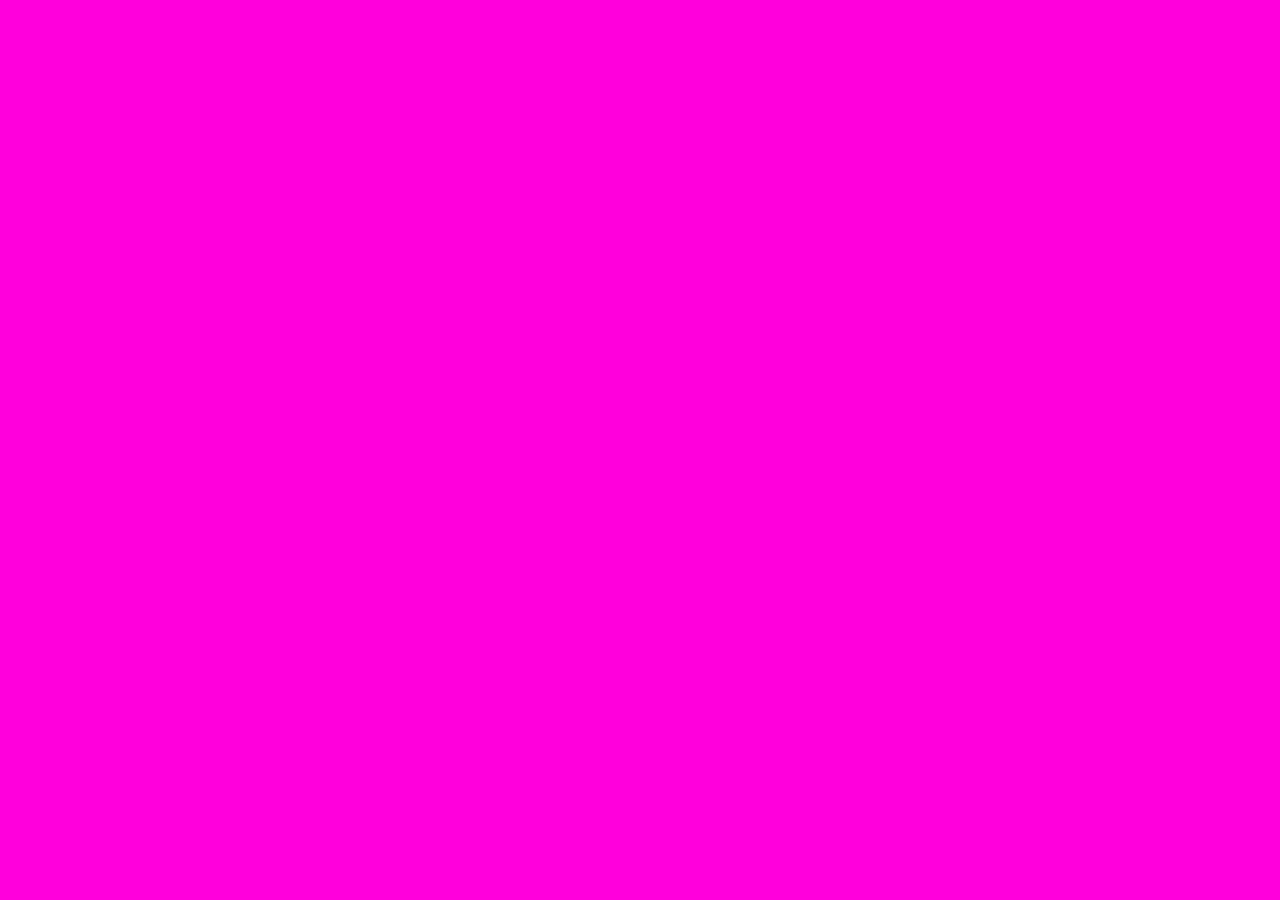
==== index.html @ c793266c "Add files via upload" ====
<!DOCTYPE html>
<html>

<head>
    <title>alura plus</title>
    <meta charset="utf-8">
    <meta name="viewport" content="widtg=device-width,initial-scale=1">
    <link rel="stylesheet" href="style.css">
</head>

<body>

</body>

</html>
---- style.css ----
:root {
  --branco-principal:#FFFFFF;
  --cinza-segundario:#C0C0C0;
  --botao-azul:#167BF7;
  --cor-de-fundo:#F0D;
}

body {
   background-color: var(--cor-de-fundo);
}

*{
    margin: 0;
    padding:0;
}
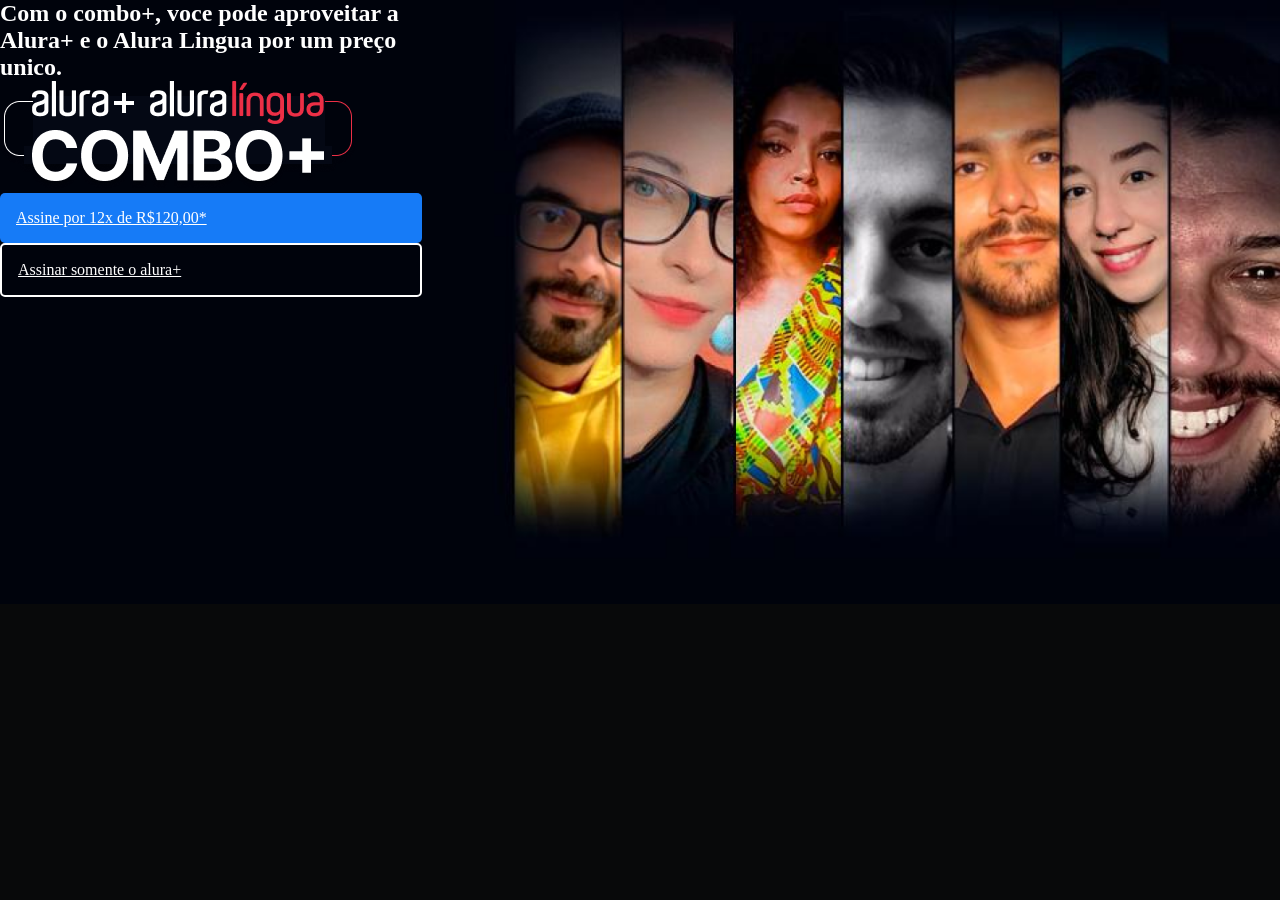
==== commit b9c45caf: "Add files via upload" ====
--- a/index.html
+++ b/index.html
@@ -9,7 +9,14 @@
 </head>
 
 <body>
-
+    <section class="container principal">
+        <div>
+    <h1>Com o combo+, voce pode aproveitar a Alura+ e o Alura Lingua por um preço unico.</h1>
+    <img src="img/Combo.png" alt="O combo+ é a junção do alura+ e o alura lingua">
+    <a href="www.alura.com.br" class="container__botão">Assine por 12x de R$120,00*</a>
+    <a href="www.alura.com.br" class="container__botão botão_secundario">Assinar somente o alura+</a>
+  </div>
+    </section>
 </body>
 
 </html>
--- a/style.css
+++ b/style.css
@@ -2,14 +2,39 @@
   --branco-principal:#FFFFFF;
   --cinza-segundario:#C0C0C0;
   --botao-azul:#167BF7;
-  --cor-de-fundo:#F0D;
+  --cor-de-fundo:rgb(8, 9, 10);
 }
 
 body {
    background-color: var(--cor-de-fundo);
+   color:var(--branco-principal)
 }
 
 *{
     margin: 0;
     padding:0;
-}+}
+
+.principal{
+    background-image: url("img/Background.png");
+    background-repeat: no-repeat;
+    background-size: contain;
+} 
+
+.container {
+  height: 100vh;
+  display: grid;
+  grid-template-columns: 33% 33% 33%;
+}
+
+.container__botão{
+  background-color: var(--botao-azul);
+  border-radius: 5px;
+  padding: 1em;
+  color: var(--branco-principal);
+  display:block ;
+}
+
+.botão_secundario {
+  background-color: transparent;
+  border: 2px solid var(--branco-principal);
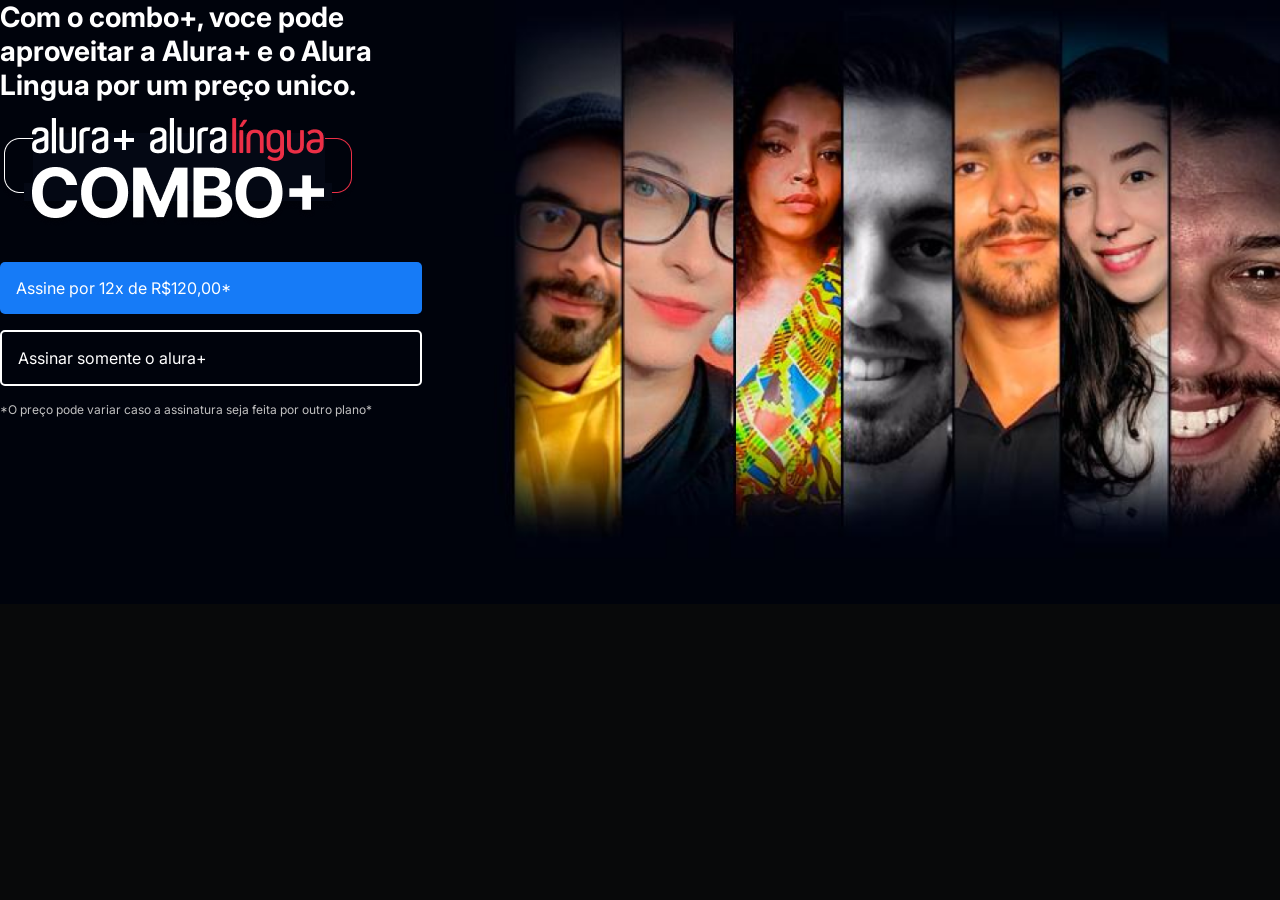
==== commit 9c97466a: "Add files via upload" ====
--- a/index.html
+++ b/index.html
@@ -6,15 +6,20 @@
     <meta charset="utf-8">
     <meta name="viewport" content="widtg=device-width,initial-scale=1">
     <link rel="stylesheet" href="style.css">
+    <link rel="preconnect" href="https://fonts.googleapis.com">
+    <link rel="preconnect" href="https://fonts.gstatic.com" crossorigin>
+    <link href="https://fonts.googleapis.com/css2?family=Inter:wght@400;700&display=swap" rel="stylesheet">
+
 </head>
 
 <body>
     <section class="container principal">
         <div>
-    <h1>Com o combo+, voce pode aproveitar a Alura+ e o Alura Lingua por um preço unico.</h1>
-    <img src="img/Combo.png" alt="O combo+ é a junção do alura+ e o alura lingua">
+    <h1 class="container__titulo">Com o combo+, voce pode aproveitar a Alura+ e o Alura Lingua por um preço unico.</h1>
+    <img src="img/Combo.png" alt="O combo+ é a junção do alura+ e o alura lingua" class="container__imagem">
     <a href="www.alura.com.br" class="container__botão">Assine por 12x de R$120,00*</a>
     <a href="www.alura.com.br" class="container__botão botão_secundario">Assinar somente o alura+</a>
+    <p class="container__aviso">*O preço pode variar caso a assinatura seja feita por outro plano*</p>
   </div>
     </section>
 </body>
--- a/style.css
+++ b/style.css
@@ -3,11 +3,15 @@
   --cinza-segundario:#C0C0C0;
   --botao-azul:#167BF7;
   --cor-de-fundo:rgb(8, 9, 10);
+  --fonte-principal:'inter';
 }
 
 body {
    background-color: var(--cor-de-fundo);
-   color:var(--branco-principal)
+   color:var(--branco-principal);
+   font-family: var(--fonte-principal);
+   font-size:16px;
+   font-weight: 400;
 }
 
 *{
@@ -32,9 +36,28 @@
   border-radius: 5px;
   padding: 1em;
   color: var(--branco-principal);
-  display:block ;
+  display:block;
+  text-decoration: none;
+  margin-bottom: 1em;
+
 }
 
 .botão_secundario {
   background-color: transparent;
-  border: 2px solid var(--branco-principal);+  border: 2px solid var(--branco-principal);
+}
+
+.container__aviso {
+  font-size:12px;
+  color: var(--cinza-segundario);
+
+}
+
+.container__titulo {
+  font-size: 28px;
+  font-weight: 700;
+}
+
+.container__imagem {
+   margin: 1em 0 2em 0;
+}
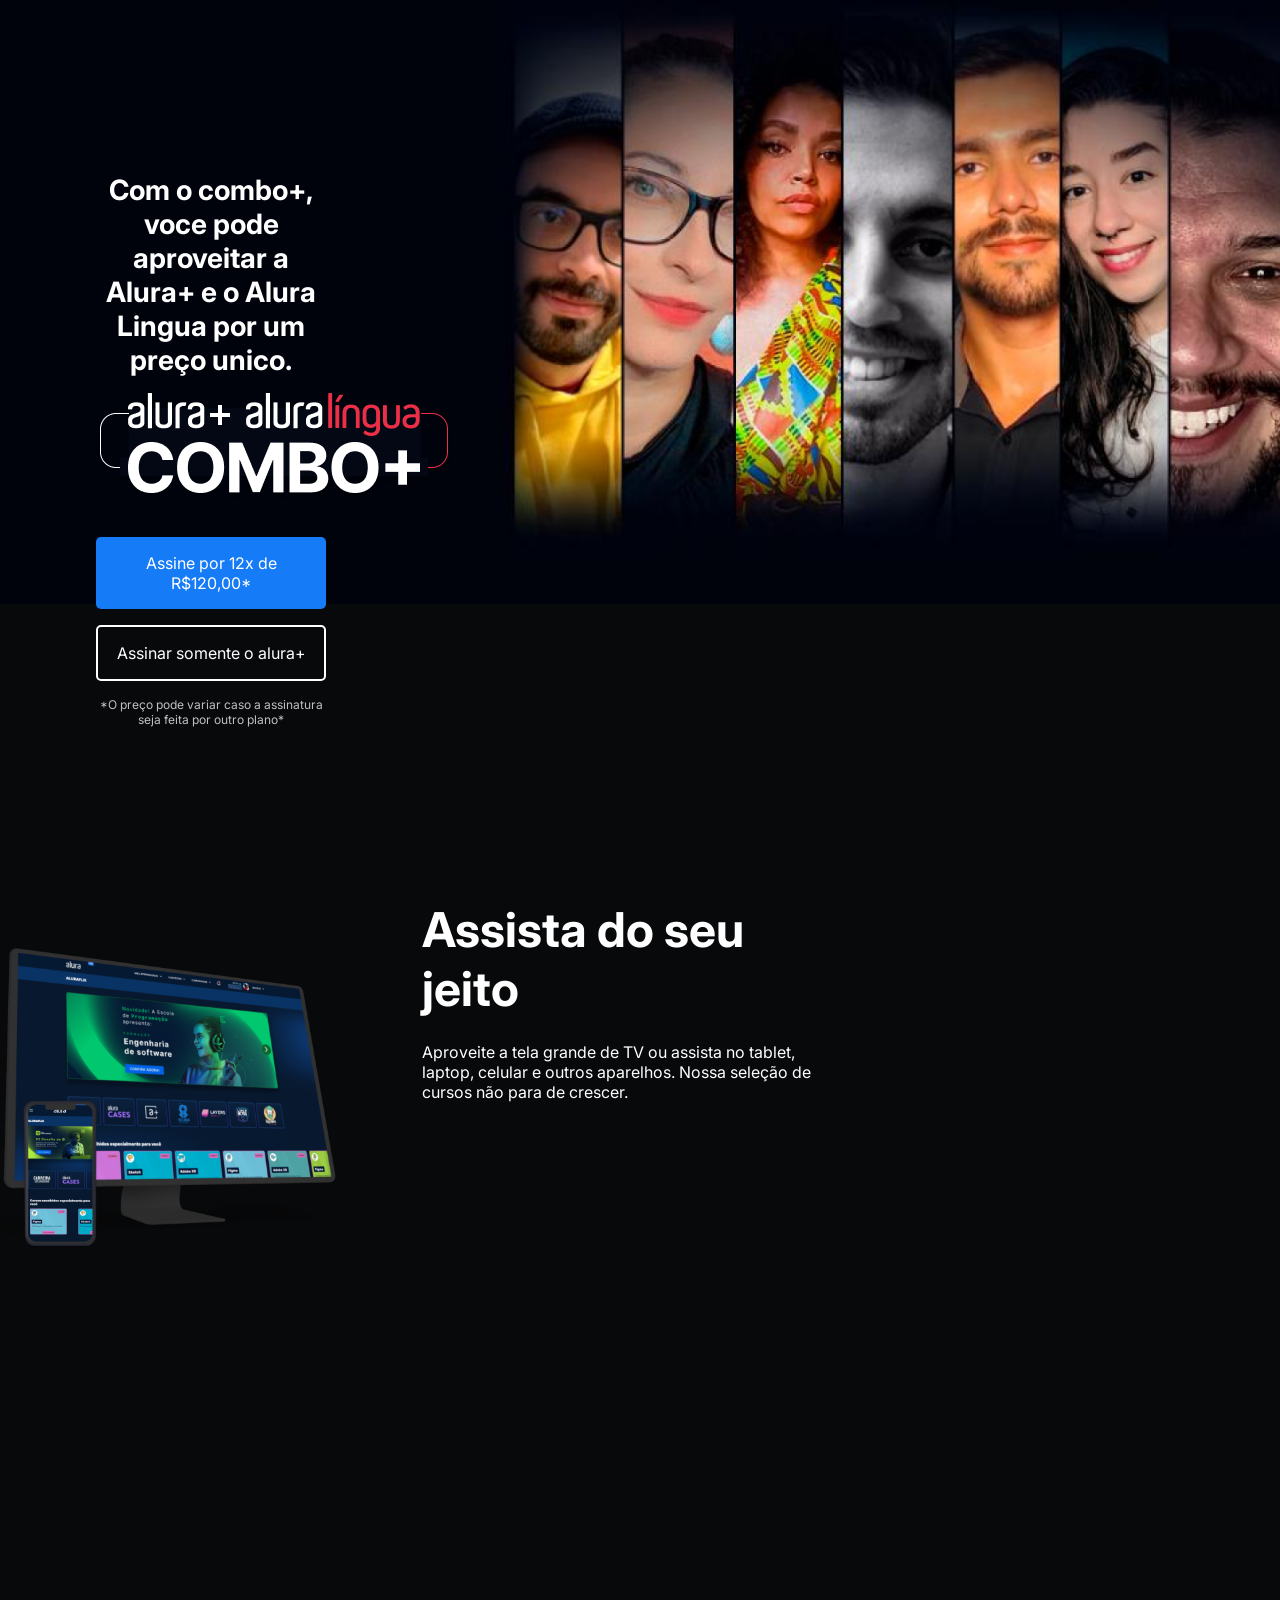
==== commit 48ede391: "Add files via upload" ====
--- a/index.html
+++ b/index.html
@@ -14,7 +14,7 @@
 
 <body>
     <section class="container principal">
-        <div>
+        <div class="container__caixa">
     <h1 class="container__titulo">Com o combo+, voce pode aproveitar a Alura+ e o Alura Lingua por um preço unico.</h1>
     <img src="img/Combo.png" alt="O combo+ é a junção do alura+ e o alura lingua" class="container__imagem">
     <a href="www.alura.com.br" class="container__botão">Assine por 12x de R$120,00*</a>
@@ -22,6 +22,14 @@
     <p class="container__aviso">*O preço pode variar caso a assinatura seja feita por outro plano*</p>
   </div>
     </section>
+
+    <section class="container segundario">
+        <img src="img/Plataformas.png"alt="Um monitor e um celular com o alura plus aberto"class="segundario__imagem">
+        <div class="container__descrição">
+            <h2 class="descrição__titulo">Assista do seu jeito </h2>
+            <p class="descrição__texto">Aproveite a tela grande de TV ou assista no tablet, laptop, celular e outros aparelhos. Nossa seleção de cursos não para de crescer.</p>
+        </div>
+    </section>
 </body>
 
 </html>
--- a/style.css
+++ b/style.css
@@ -23,6 +23,8 @@
     background-image: url("img/Background.png");
     background-repeat: no-repeat;
     background-size: contain;
+    align-items: center;
+    text-align: center;
 } 
 
 .container {
@@ -60,4 +62,24 @@
 
 .container__imagem {
    margin: 1em 0 2em 0;
+}
+
+.container__caixa{
+  margin: 0 6em;
+}
+
+.segundario__imagem{
+  width: 80%;
+}
+
+.secundario {
+  align-items: center;
+  margin: 0 10em;
+}
+
+.descrição__titulo{
+  font-weight: 700;
+  font-size: 48px;
+  color: var(--branco-principal);
+  margin-bottom:0.5em;
 }
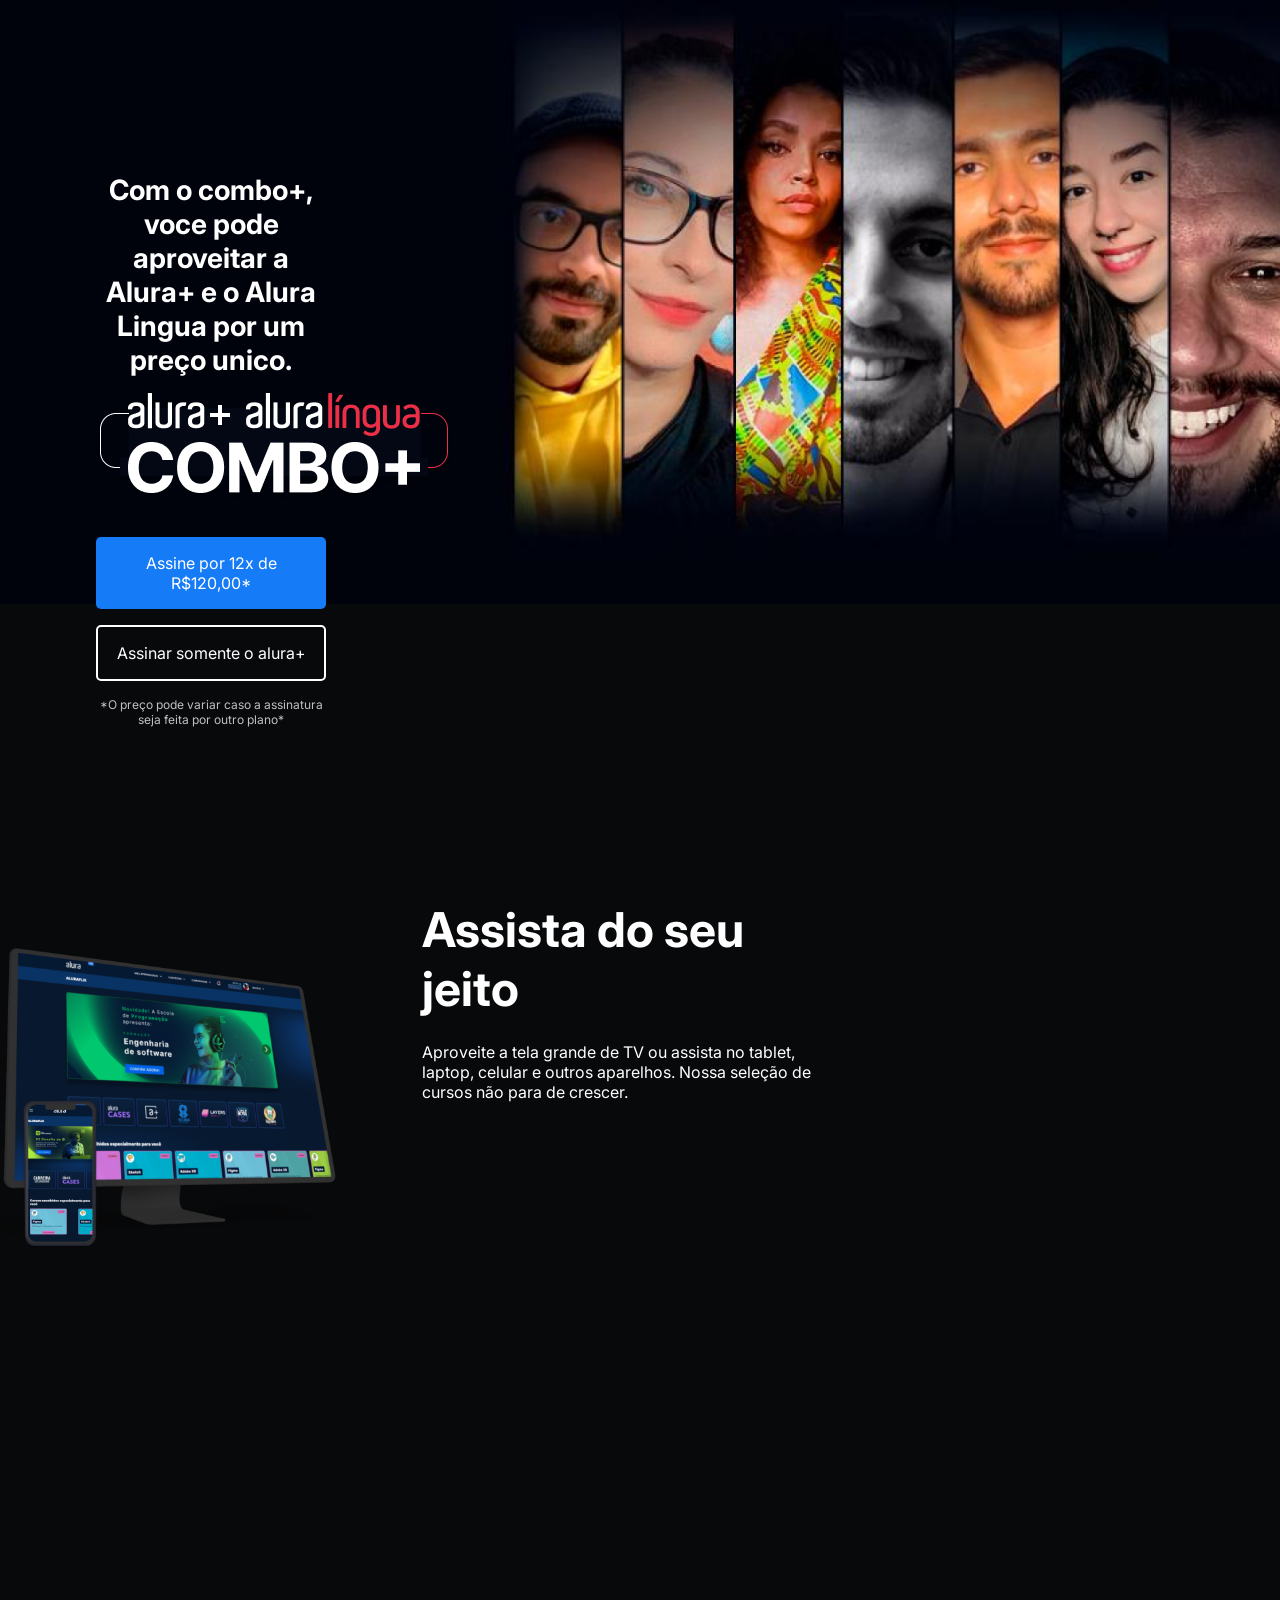
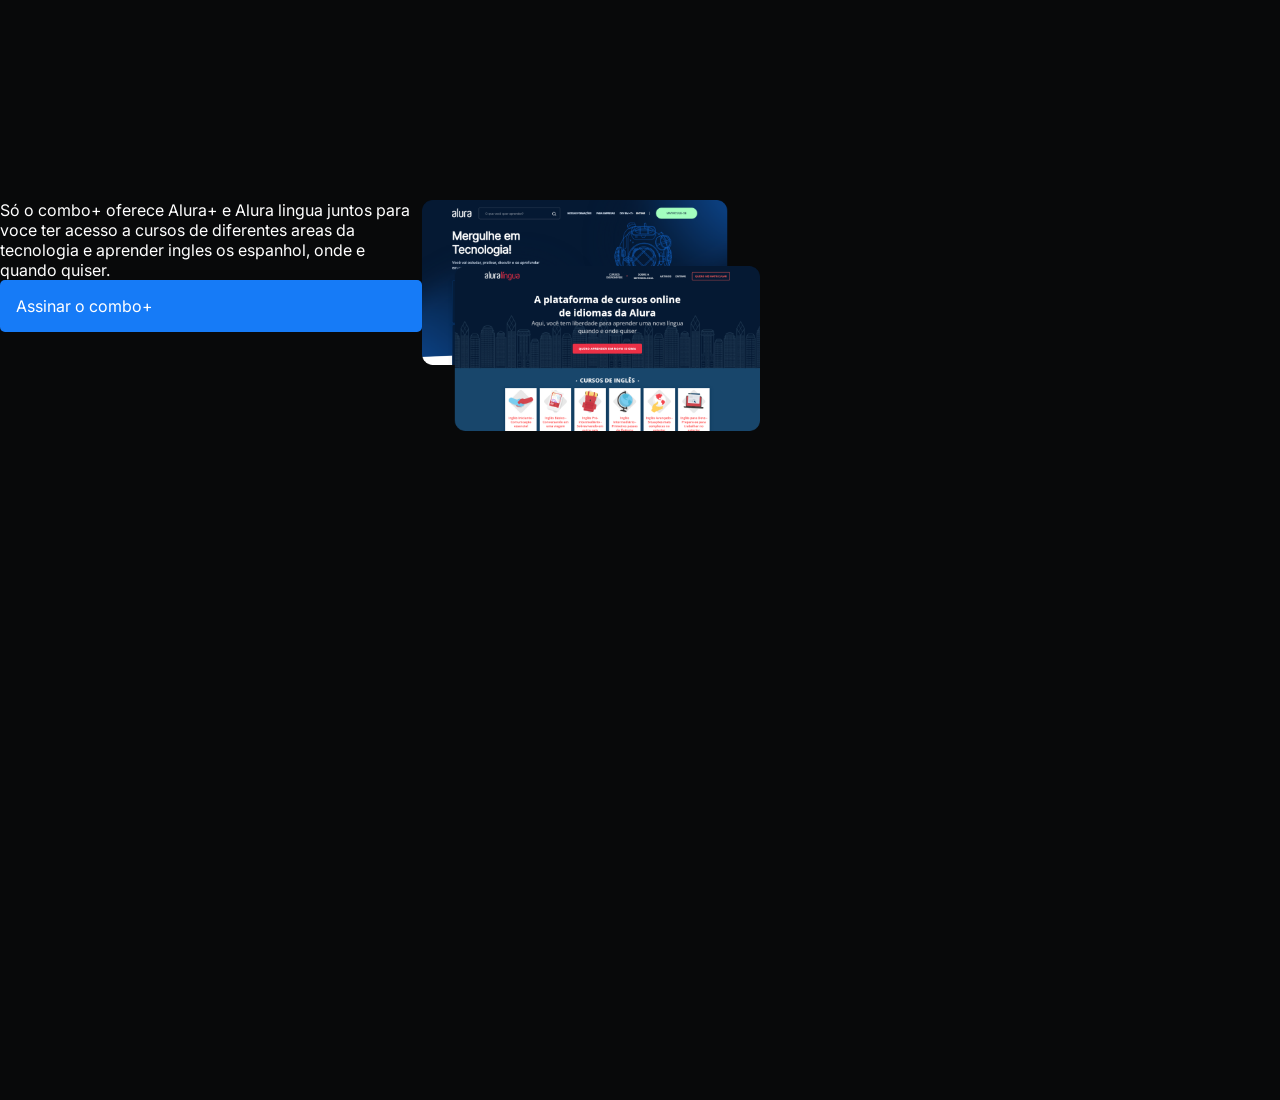
==== commit 82d3bb54: "Add files via upload" ====
--- a/index.html
+++ b/index.html
@@ -30,6 +30,13 @@
             <p class="descrição__texto">Aproveite a tela grande de TV ou assista no tablet, laptop, celular e outros aparelhos. Nossa seleção de cursos não para de crescer.</p>
         </div>
     </section>
+    <section class="container segundario">
+        <div class="container__descrição">
+            <p class="descrição__texto">Só o combo+ oferece Alura+ e Alura lingua juntos para voce ter acesso a cursos de diferentes areas da tecnologia e aprender ingles os espanhol, onde e quando quiser.</p>
+            <a href="www.alura.com.br" class="container__botão segundario__botão"> Assinar o combo+</a>
+        </div>
+        <img src="img/Telas.png" alt="tela da alura plus e do alura lingua" class="segundario__imagem">
+    </section>
 </body>
 
 </html>
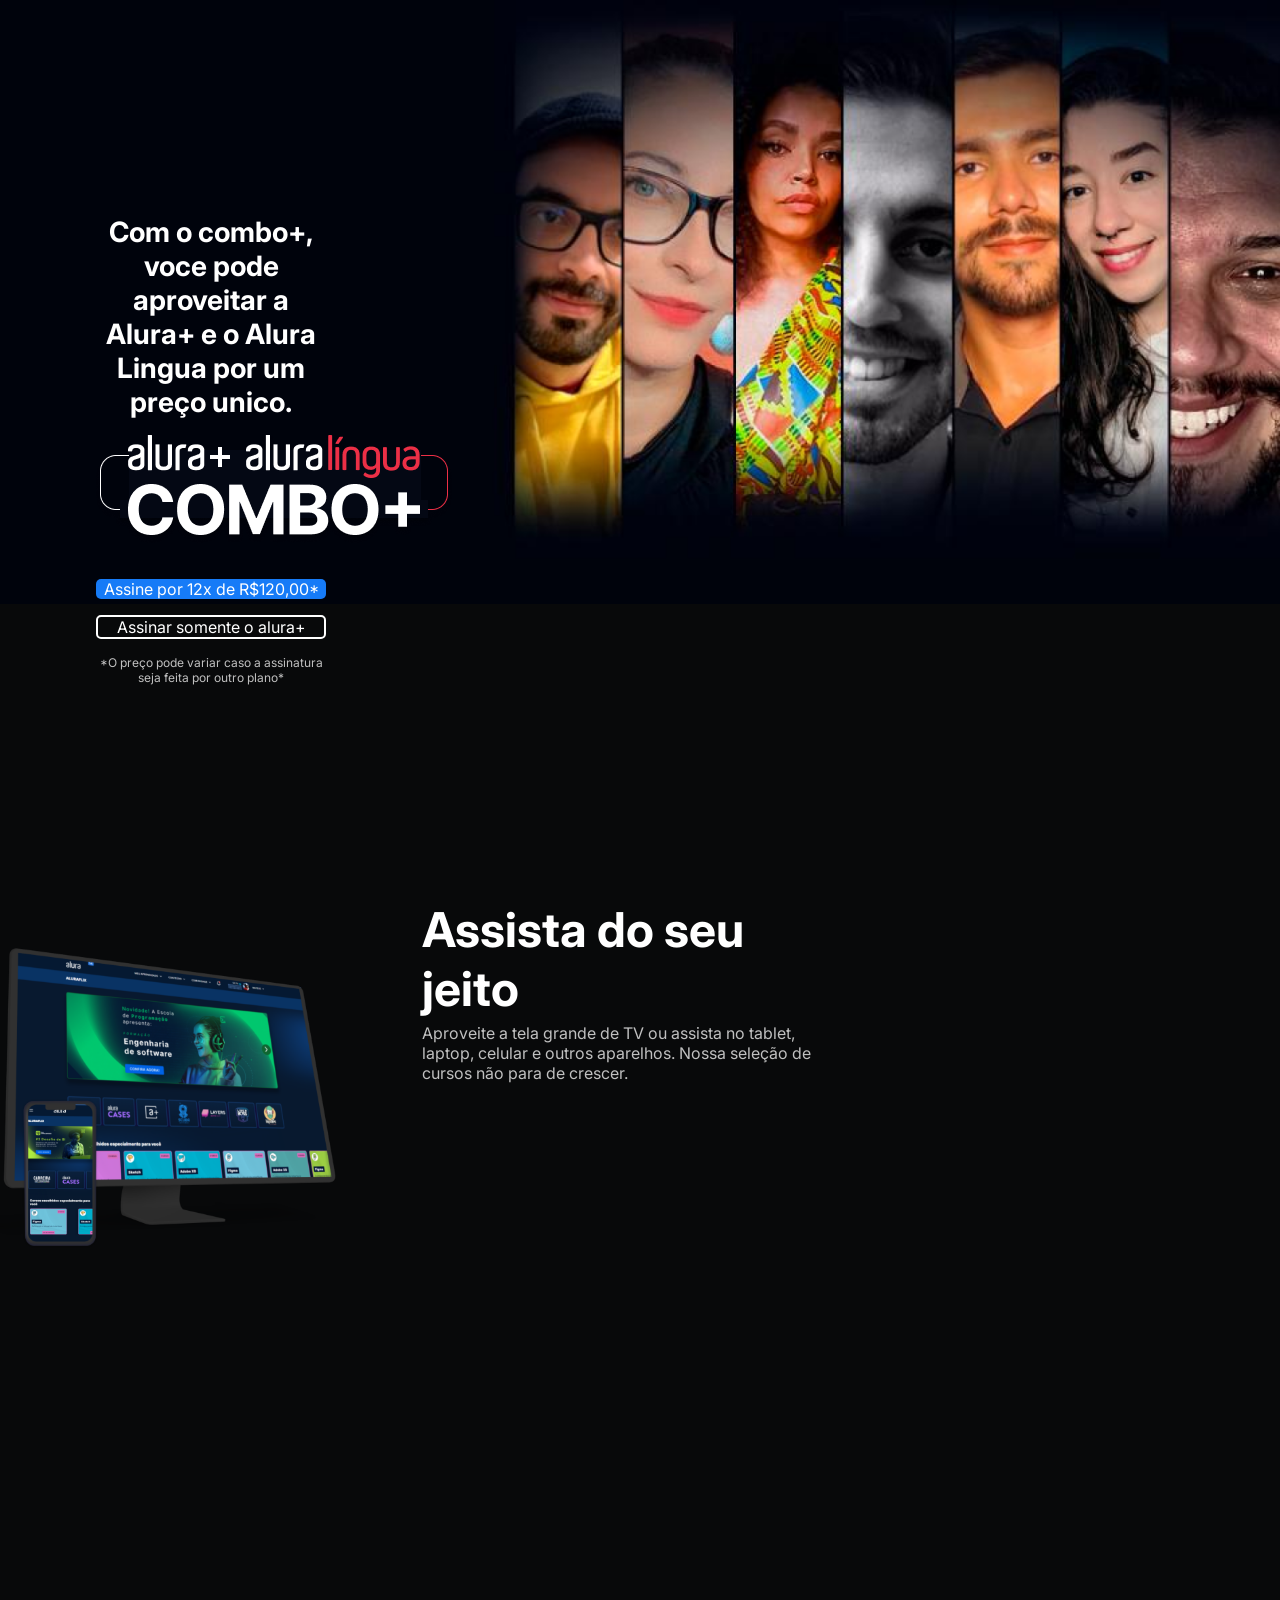
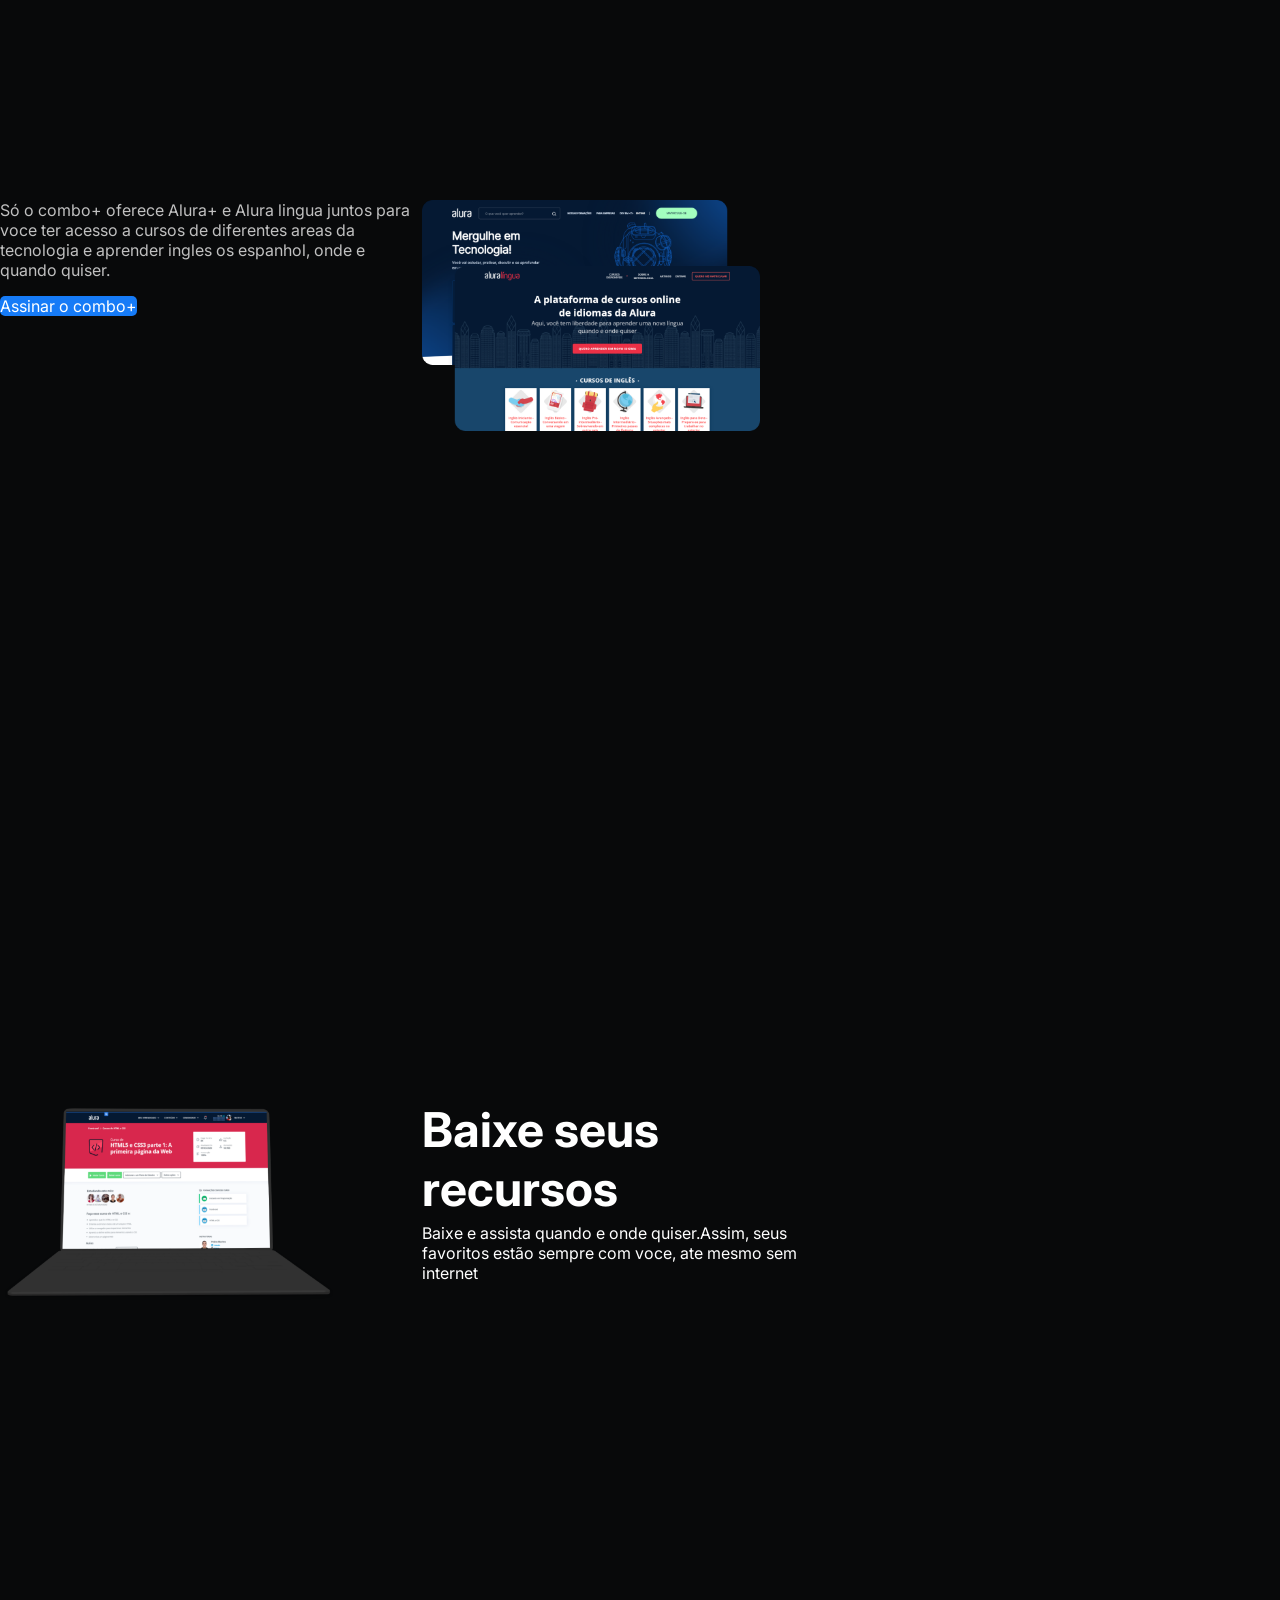
==== commit 31af9e7a: "Add files via upload" ====
--- a/index.html
+++ b/index.html
@@ -37,6 +37,14 @@
         </div>
         <img src="img/Telas.png" alt="tela da alura plus e do alura lingua" class="segundario__imagem">
     </section>
+
+    <section class="container segundario">
+        <img src="img/Notebook.png" alt="Um notebook com o alura plus" class="segundario__imagem">
+        <div class="container__descricao">
+            <h2 class="descrição__titulo"> Baixe seus recursos </h2>
+            <p class="descrição texto"> Baixe e assista quando e onde quiser.Assim, seus favoritos estão sempre com voce, ate mesmo sem internet</p>
+        </div>
+    </section>
 </body>
 
 </html>
--- a/style.css
+++ b/style.css
@@ -36,7 +36,7 @@
 .container__botão{
   background-color: var(--botao-azul);
   border-radius: 5px;
-  padding: 1em;
+  padding: 1emsegundario__imagem;
   color: var(--branco-principal);
   display:block;
   text-decoration: none;
@@ -81,5 +81,16 @@
   font-weight: 700;
   font-size: 48px;
   color: var(--branco-principal);
-  margin-bottom:0.5em;
-}+  margin-bottom:0.1em;
+}
+
+.descrição__texto {
+  color: var(--cinza-segundario)
+}
+
+.segundario__botão {
+   display: inline-block;
+   margin-top: 1em;
+}
+
+
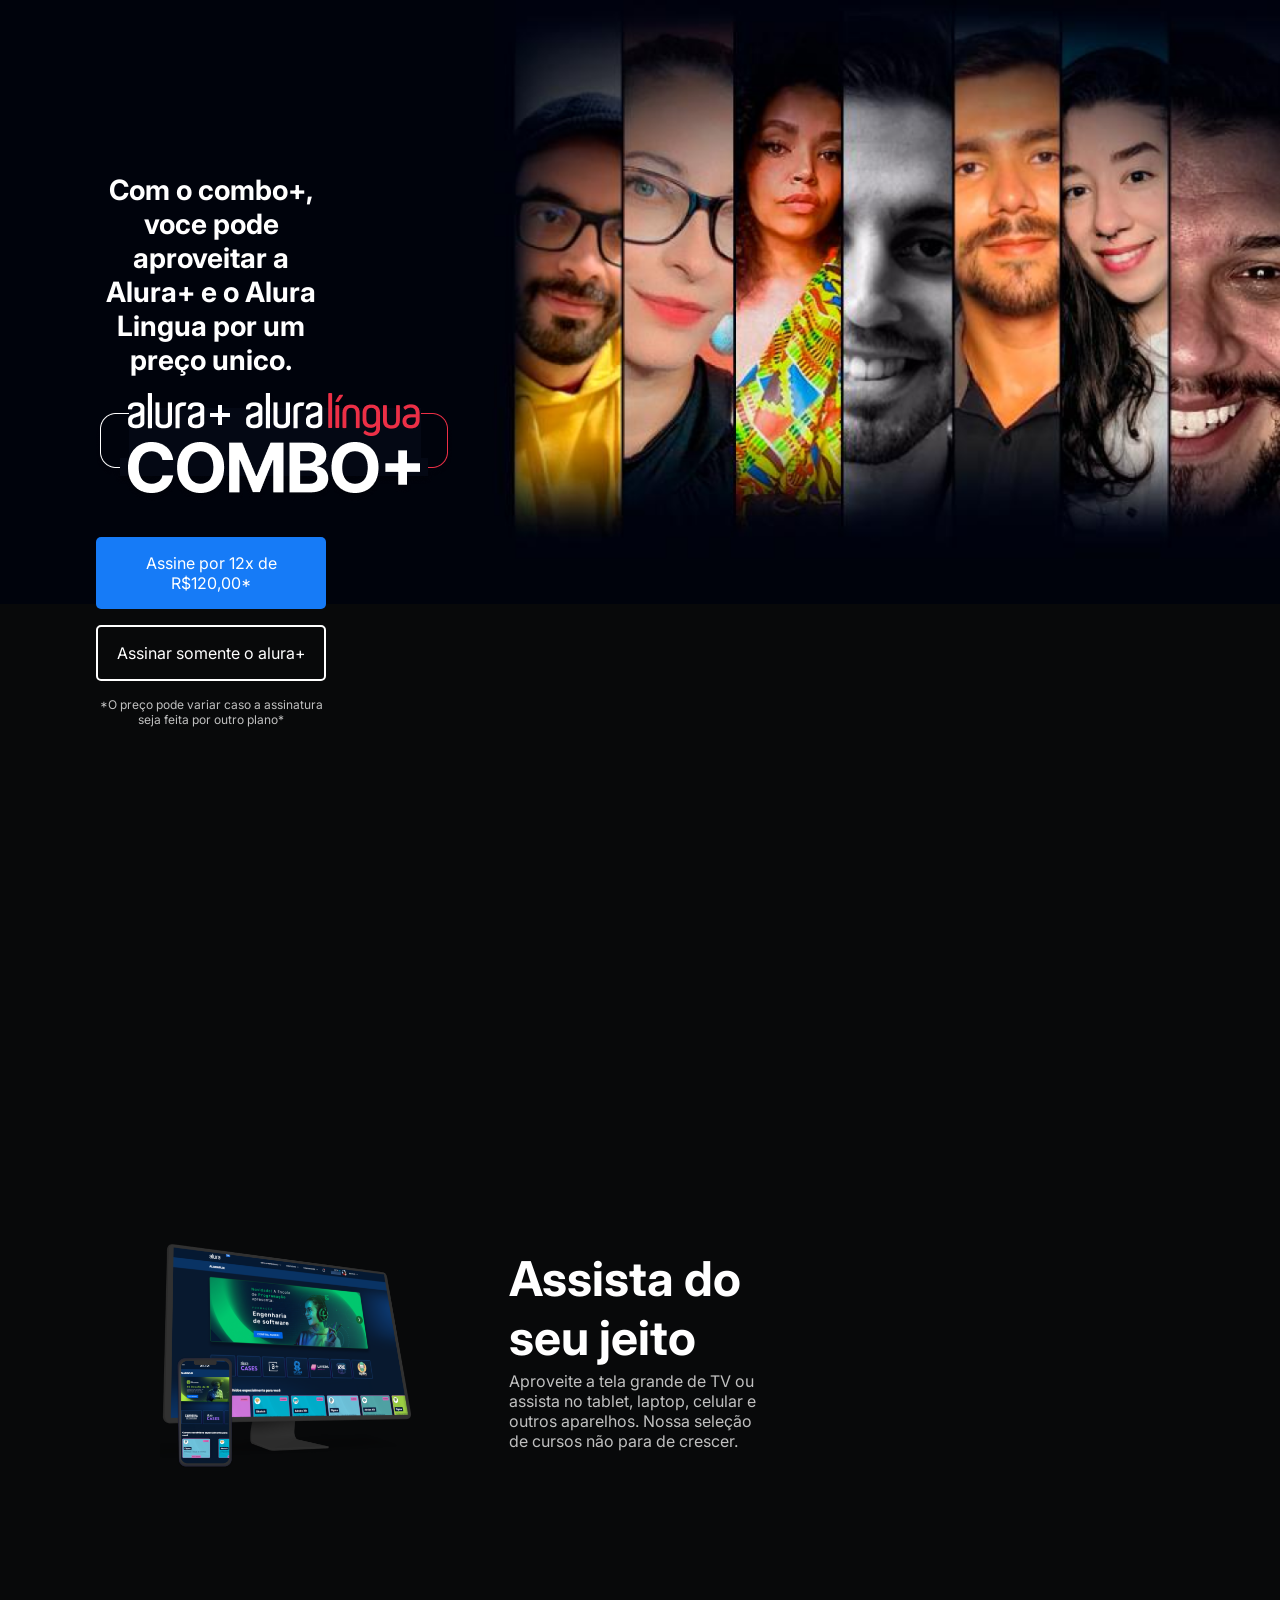
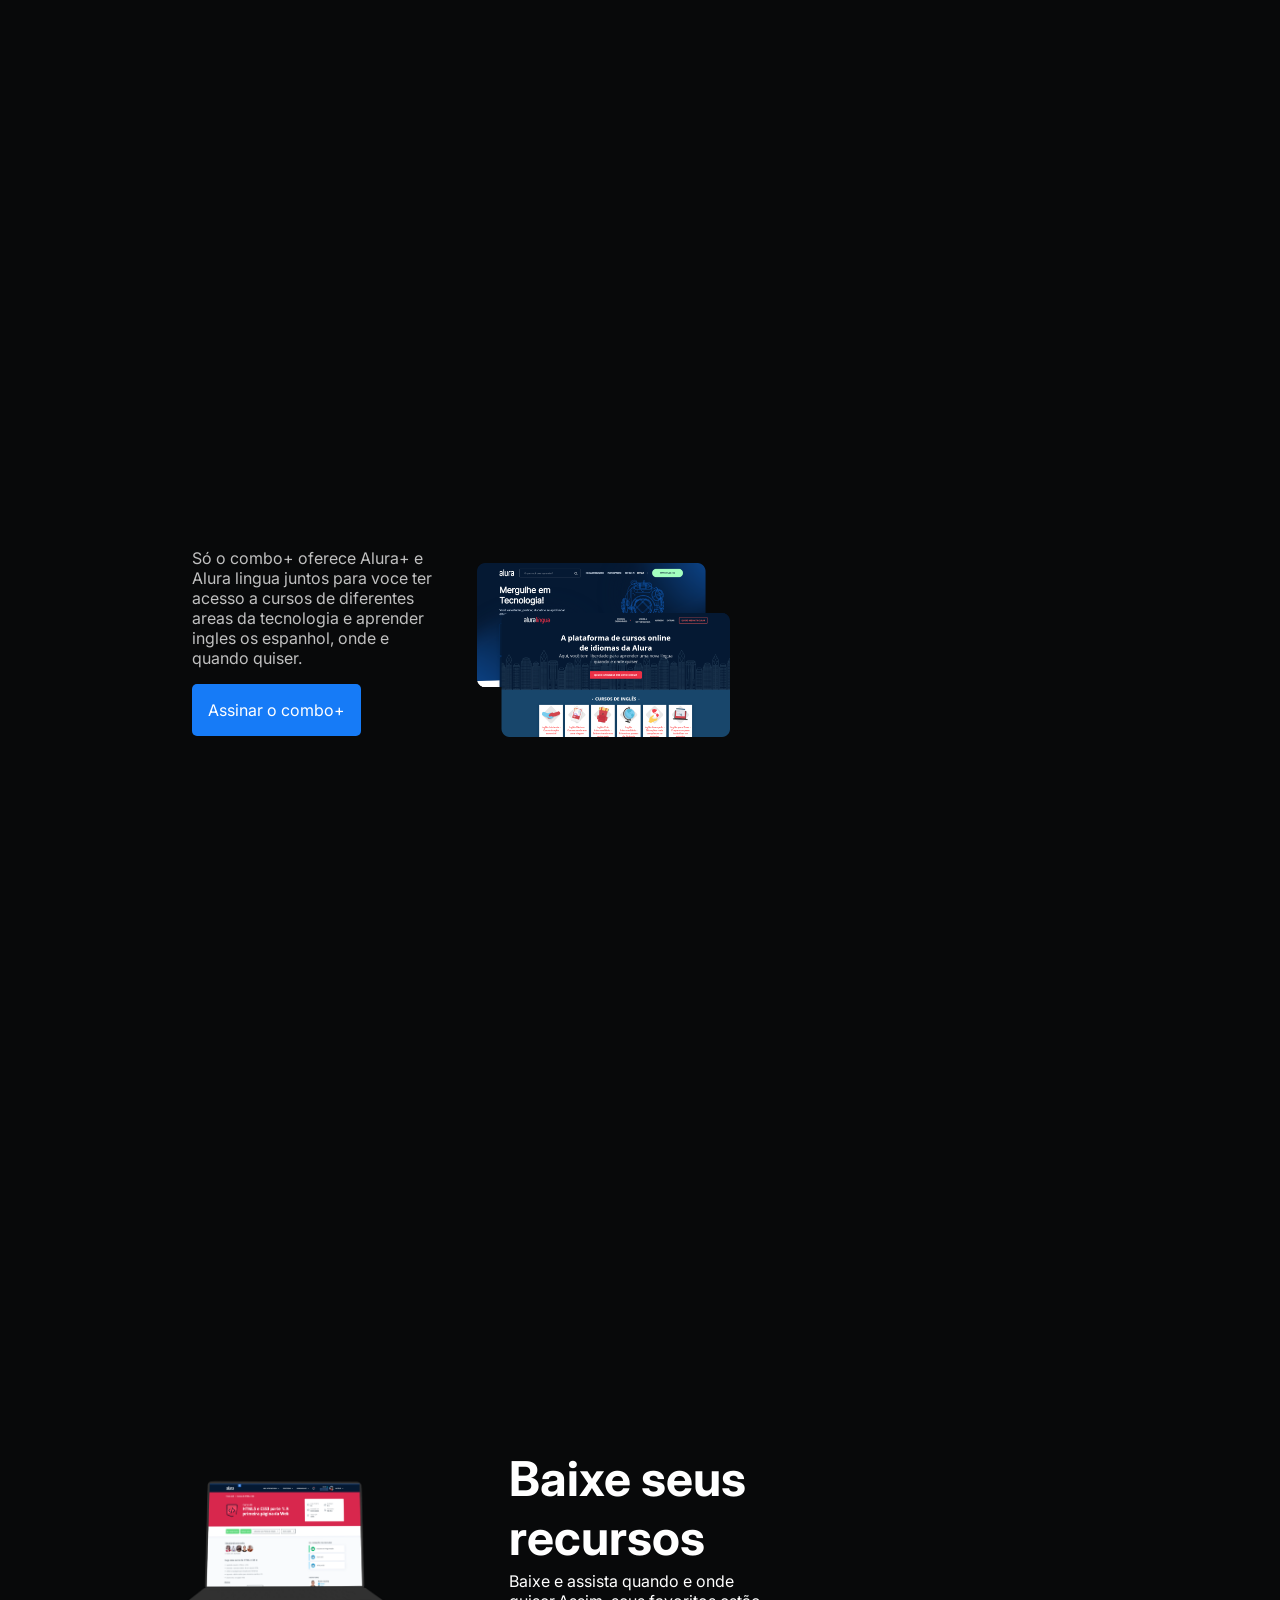
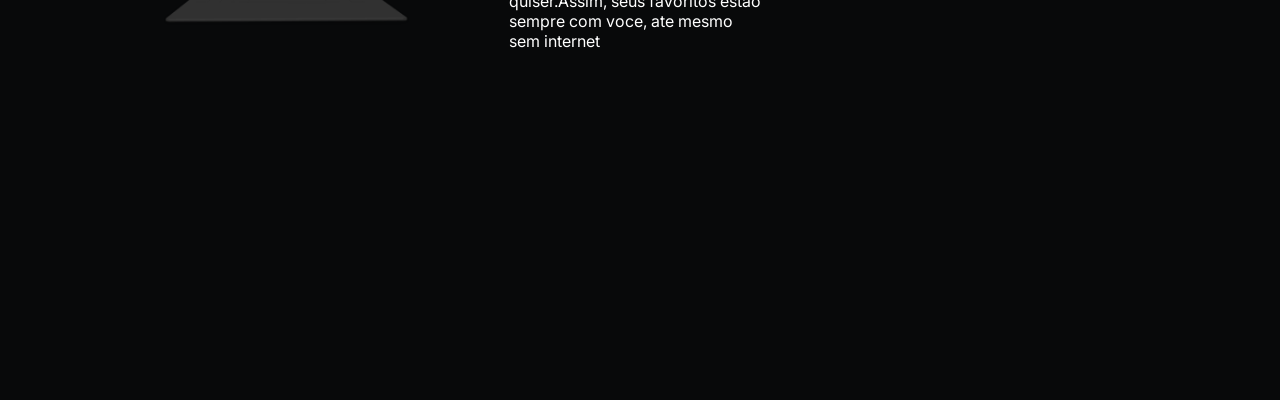
==== commit 3511577f: "Add files via upload" ====
--- a/index.html
+++ b/index.html
@@ -17,23 +17,23 @@
         <div class="container__caixa">
     <h1 class="container__titulo">Com o combo+, voce pode aproveitar a Alura+ e o Alura Lingua por um preço unico.</h1>
     <img src="img/Combo.png" alt="O combo+ é a junção do alura+ e o alura lingua" class="container__imagem">
-    <a href="www.alura.com.br" class="container__botão">Assine por 12x de R$120,00*</a>
-    <a href="www.alura.com.br" class="container__botão botão_secundario">Assinar somente o alura+</a>
+    <a href="www.alura.com.br" class="container__botao">Assine por 12x de R$120,00*</a>
+    <a href="www.alura.com.br" class="container__botao botao_secundario">Assinar somente o alura+</a>
     <p class="container__aviso">*O preço pode variar caso a assinatura seja feita por outro plano*</p>
   </div>
     </section>
 
     <section class="container segundario">
         <img src="img/Plataformas.png"alt="Um monitor e um celular com o alura plus aberto"class="segundario__imagem">
-        <div class="container__descrição">
-            <h2 class="descrição__titulo">Assista do seu jeito </h2>
-            <p class="descrição__texto">Aproveite a tela grande de TV ou assista no tablet, laptop, celular e outros aparelhos. Nossa seleção de cursos não para de crescer.</p>
+        <div class="container__descricao">
+            <h2 class="descricao__titulo">Assista do seu jeito </h2>
+            <p class="descricao__texto">Aproveite a tela grande de TV ou assista no tablet, laptop, celular e outros aparelhos. Nossa seleção de cursos não para de crescer.</p>
         </div>
     </section>
     <section class="container segundario">
-        <div class="container__descrição">
-            <p class="descrição__texto">Só o combo+ oferece Alura+ e Alura lingua juntos para voce ter acesso a cursos de diferentes areas da tecnologia e aprender ingles os espanhol, onde e quando quiser.</p>
-            <a href="www.alura.com.br" class="container__botão segundario__botão"> Assinar o combo+</a>
+        <div class="container__descricao">
+            <p class="descricao__texto">Só o combo+ oferece Alura+ e Alura lingua juntos para voce ter acesso a cursos de diferentes areas da tecnologia e aprender ingles os espanhol, onde e quando quiser.</p>
+            <a href="www.alura.com.br" class="container__botao segundario__botao"> Assinar o combo+</a>
         </div>
         <img src="img/Telas.png" alt="tela da alura plus e do alura lingua" class="segundario__imagem">
     </section>
@@ -41,8 +41,8 @@
     <section class="container segundario">
         <img src="img/Notebook.png" alt="Um notebook com o alura plus" class="segundario__imagem">
         <div class="container__descricao">
-            <h2 class="descrição__titulo"> Baixe seus recursos </h2>
-            <p class="descrição texto"> Baixe e assista quando e onde quiser.Assim, seus favoritos estão sempre com voce, ate mesmo sem internet</p>
+            <h2 class="descricao__titulo"> Baixe seus recursos </h2>
+            <p class="descricao texto"> Baixe e assista quando e onde quiser.Assim, seus favoritos estão sempre com voce, ate mesmo sem internet</p>
         </div>
     </section>
 </body>
--- a/style.css
+++ b/style.css
@@ -33,10 +33,10 @@
   grid-template-columns: 33% 33% 33%;
 }
 
-.container__botão{
+.container__botao{
   background-color: var(--botao-azul);
   border-radius: 5px;
-  padding: 1emsegundario__imagem;
+  padding: 1em;
   color: var(--branco-principal);
   display:block;
   text-decoration: none;
@@ -44,7 +44,7 @@
 
 }
 
-.botão_secundario {
+.botao_secundario {
   background-color: transparent;
   border: 2px solid var(--branco-principal);
 }
@@ -72,25 +72,28 @@
   width: 80%;
 }
 
-.secundario {
+.segundario {
   align-items: center;
   margin: 0 10em;
 }
 
-.descrição__titulo{
+.descricao__titulo{
   font-weight: 700;
   font-size: 48px;
   color: var(--branco-principal);
   margin-bottom:0.1em;
 }
 
-.descrição__texto {
+.descricao__texto {
   color: var(--cinza-segundario)
 }
 
-.segundario__botão {
+.segundario__botao {
    display: inline-block;
    margin-top: 1em;
 }
 
+.container__descricao {
+  padding: 2em;
+}
 
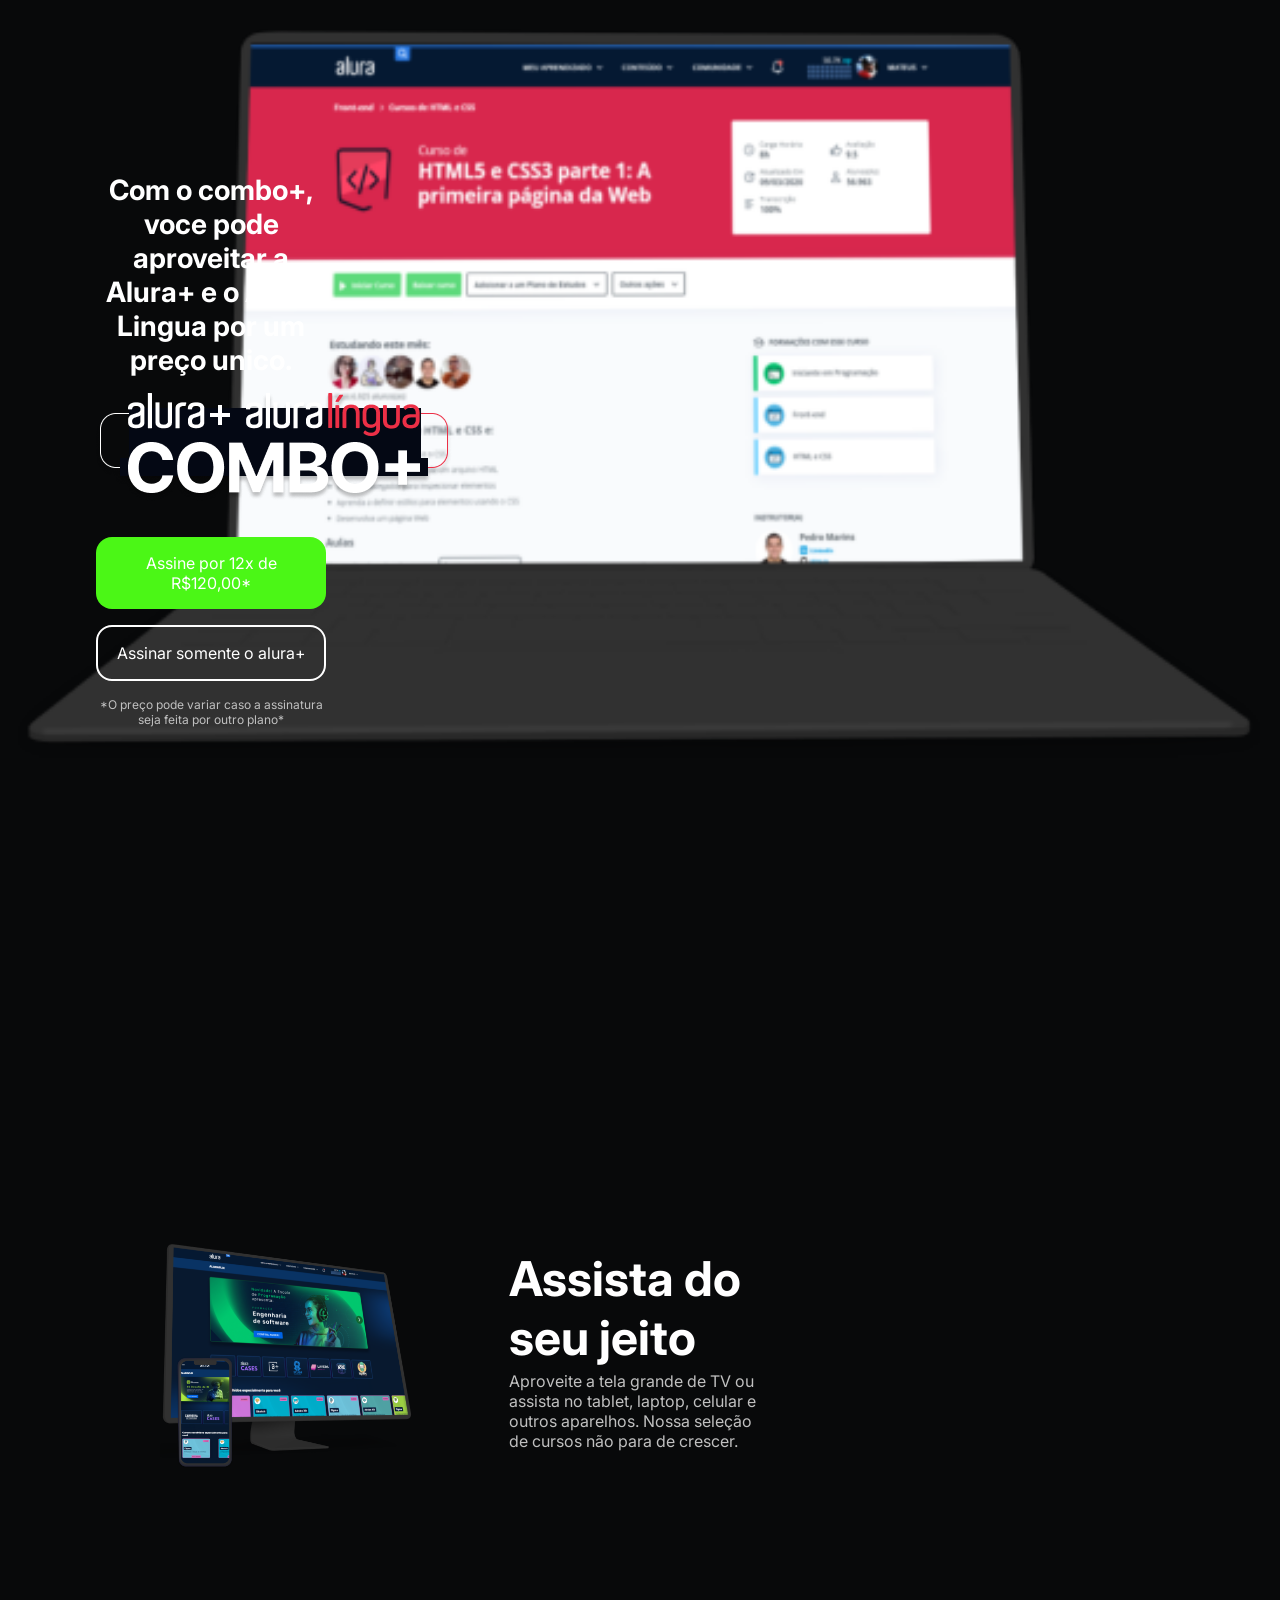
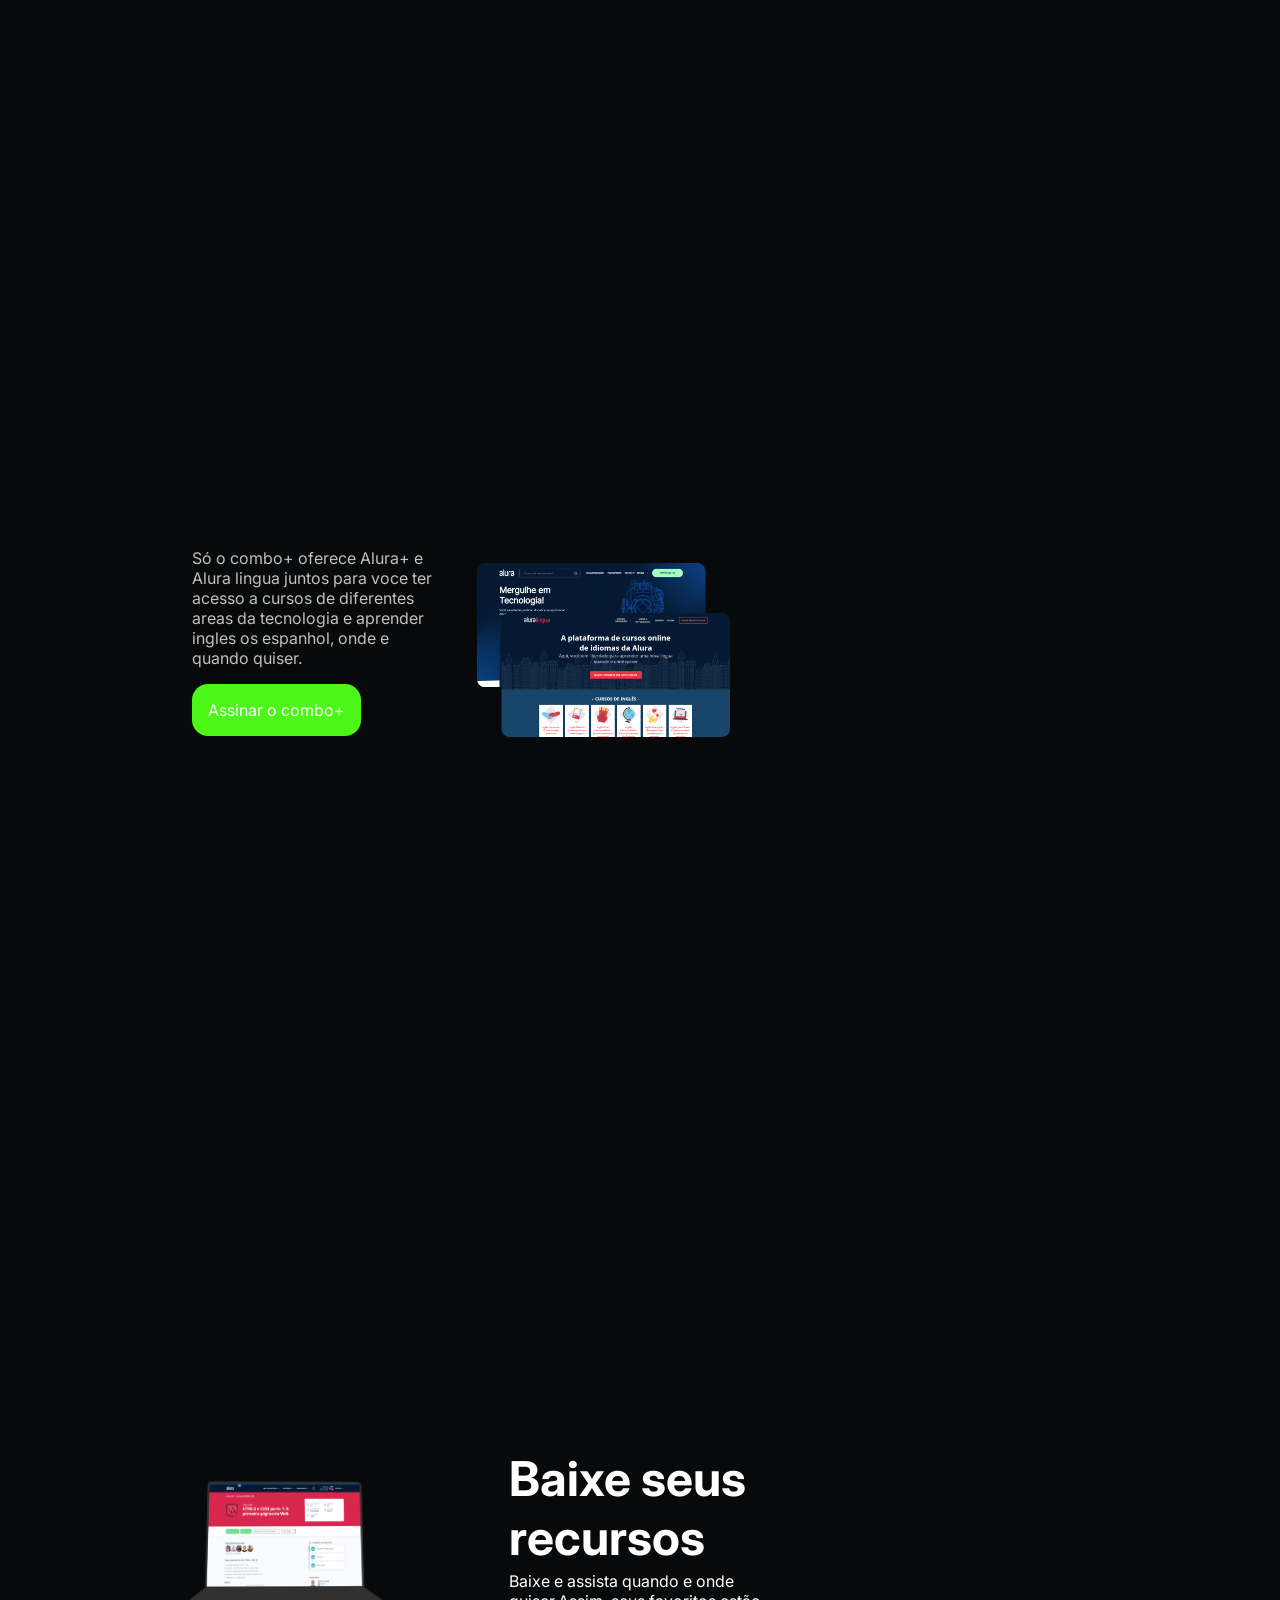
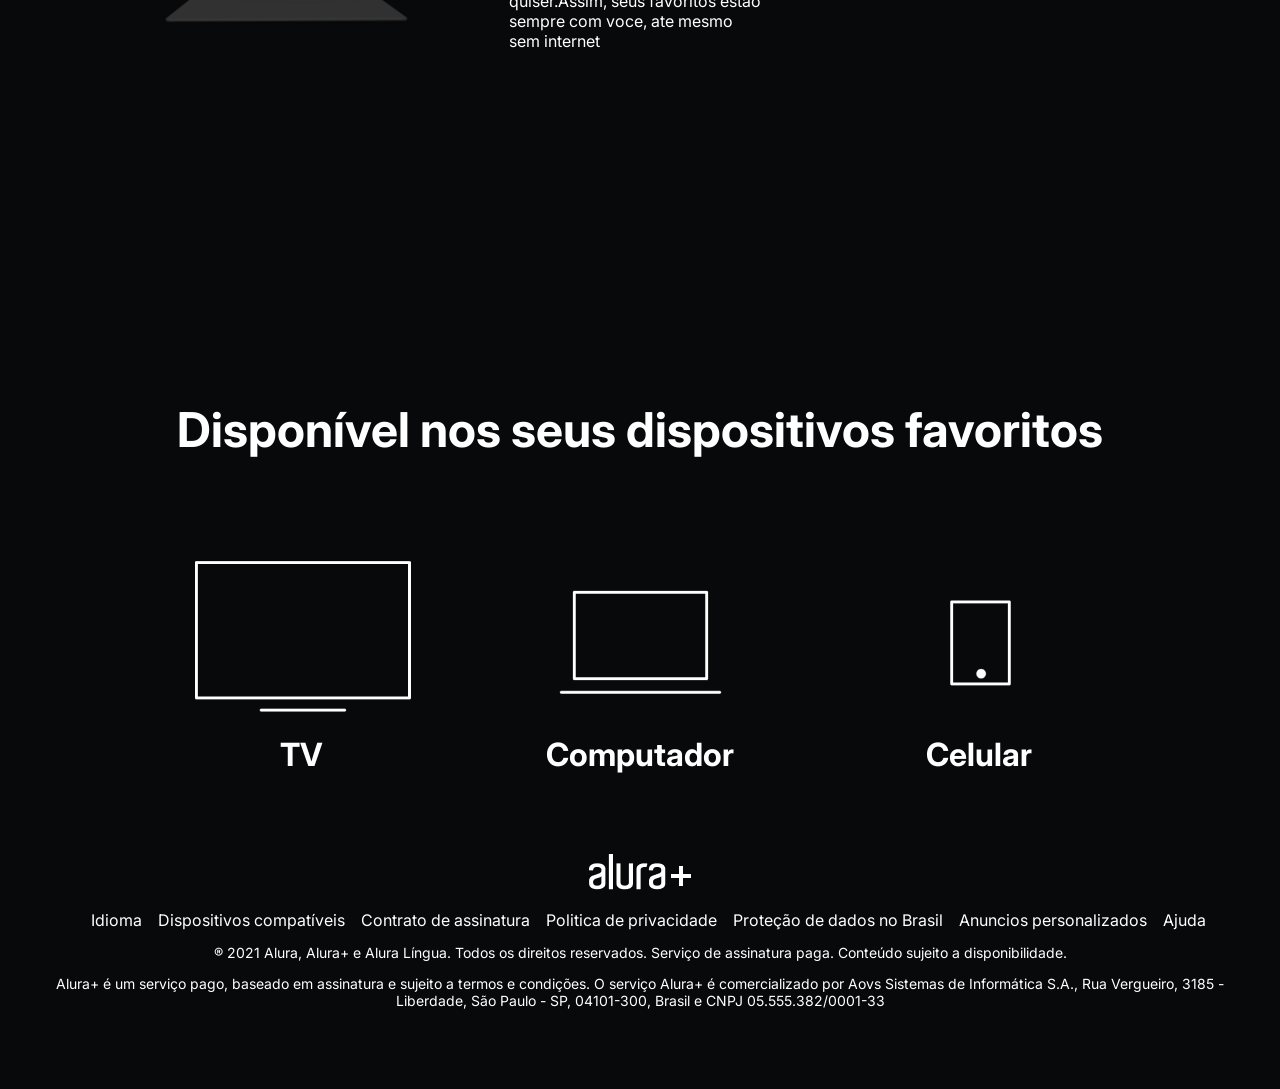
==== commit b828162f: "Add files via upload" ====
--- a/index.html
+++ b/index.html
@@ -45,6 +45,59 @@
             <p class="descricao texto"> Baixe e assista quando e onde quiser.Assim, seus favoritos estão sempre com voce, ate mesmo sem internet</p>
         </div>
     </section>
+    <section class="dispositivos">
+        <h2 class="dispositivos__titulo">Disponível nos seus dispositivos favoritos</h2>
+        <ul class="dispositivos__lista">
+            <li>
+                <img src="img/tv.png" alt="Ícone de televisão">
+                <h3 class="lista__item">TV</h3>
+            </li>
+            <li>
+                <img src="img/computador.png" alt="Ícone de computador">
+                <h3 class="lista__item">Computador</h3>
+            </li>
+            <li>
+                <img src="img/celular.png" alt="Ícone de celular">
+                <h3 class="lista__item">Celular</h3>
+            </li>
+        </ul>
+    </section>
 </body>
 
 </html>
+
+<footer class="rodape">
+    <img src="img/Logo.png" alt="Alura+" class="rodape__logo">
+    <ul class="rodape__lista">
+        <li class="lista__link">
+            <a href="#">Idioma</a>
+        </li>
+        <li class="lista__link">
+            <a href="#">Dispositivos compatíveis</a>
+        </li>
+        <li class="lista__link">
+            <a href="#">Contrato de assinatura</a>
+        </li>
+        <li class="lista__link">
+            <a href="#">Politica de privacidade</a>
+        </li>
+        <li class="lista__link">
+            <a href="#">Proteção de dados no Brasil</a>
+        </li>
+        <li class="lista__link">
+            <a href="#">Anuncios personalizados</a>
+        </li>
+        <li class="lista__link">
+            <a href="#">Ajuda</a>
+        </li>
+    </ul>
+    <p class="rodape__texto">® 2021 Alura, Alura+ e Alura Língua. Todos os direitos reservados. Serviço de
+        assinatura paga. Conteúdo sujeito a disponibilidade.</p>
+    <p class="rodape__texto">Alura+ é um serviço pago, baseado em assinatura e sujeito a termos e condições. O
+        serviço Alura+ é comercializado por Aovs Sistemas de Informática S.A., Rua Vergueiro, 3185 - Liberdade, São
+        Paulo - SP, 04101-300, Brasil e CNPJ 05.555.382/0001-33</p>
+</footer>
+
+</body>
+
+</html>
--- a/style.css
+++ b/style.css
@@ -1,7 +1,7 @@
 :root {
   --branco-principal:#FFFFFF;
   --cinza-segundario:#C0C0C0;
-  --botao-azul:#167BF7;
+  --botao-azul:#4bf716;
   --cor-de-fundo:rgb(8, 9, 10);
   --fonte-principal:'inter';
 }
@@ -20,7 +20,7 @@
 }
 
 .principal{
-    background-image: url("img/Background.png");
+    background-image: url("img/Notebook.png");
     background-repeat: no-repeat;
     background-size: contain;
     align-items: center;
@@ -35,7 +35,7 @@
 
 .container__botao{
   background-color: var(--botao-azul);
-  border-radius: 5px;
+  border-radius: 16px;
   padding: 1em;
   color: var(--branco-principal);
   display:block;
@@ -97,3 +97,61 @@
   padding: 2em;
 }
 
+
+.dispositivos__lista {
+  display: flex;
+  justify-content: center;
+  list-style-type: none;
+  margin: 5em 0;
+}
+
+.dispositivos {
+  text-align: center;
+}
+
+.dispositivos__titulo {
+  font-size: 48px;
+  color: var(--branco-principal);
+}
+
+.lista__item {
+  font-size: 32px;
+  color: var(--branco-principal);
+}
+
+.rodape {
+  text-align: center;
+  margin: 5em 3em;
+}
+
+.rodape__lista {
+  display: flex;
+  justify-content: center;
+  list-style-type: none;
+  margin-top: 1em;
+}
+
+.lista__link a{
+  text-decoration: none;
+  color: var(--branco-principal);
+  margin-left: 1em;
+}
+
+.rodape__texto {
+  margin: 1em 0;
+  color: var(--cinza-secundario);
+  font-size: 14px;
+}
+
+.lista__link a:hover {
+    color: var(--botao-azul);
+}
+
+.lista__link a:active {
+    color: purple;
+}
+
+.container__botao:hover {
+    background-color: var(--botao-azul-efeito);
+    color: var(--cor-de-fundo);
+}
